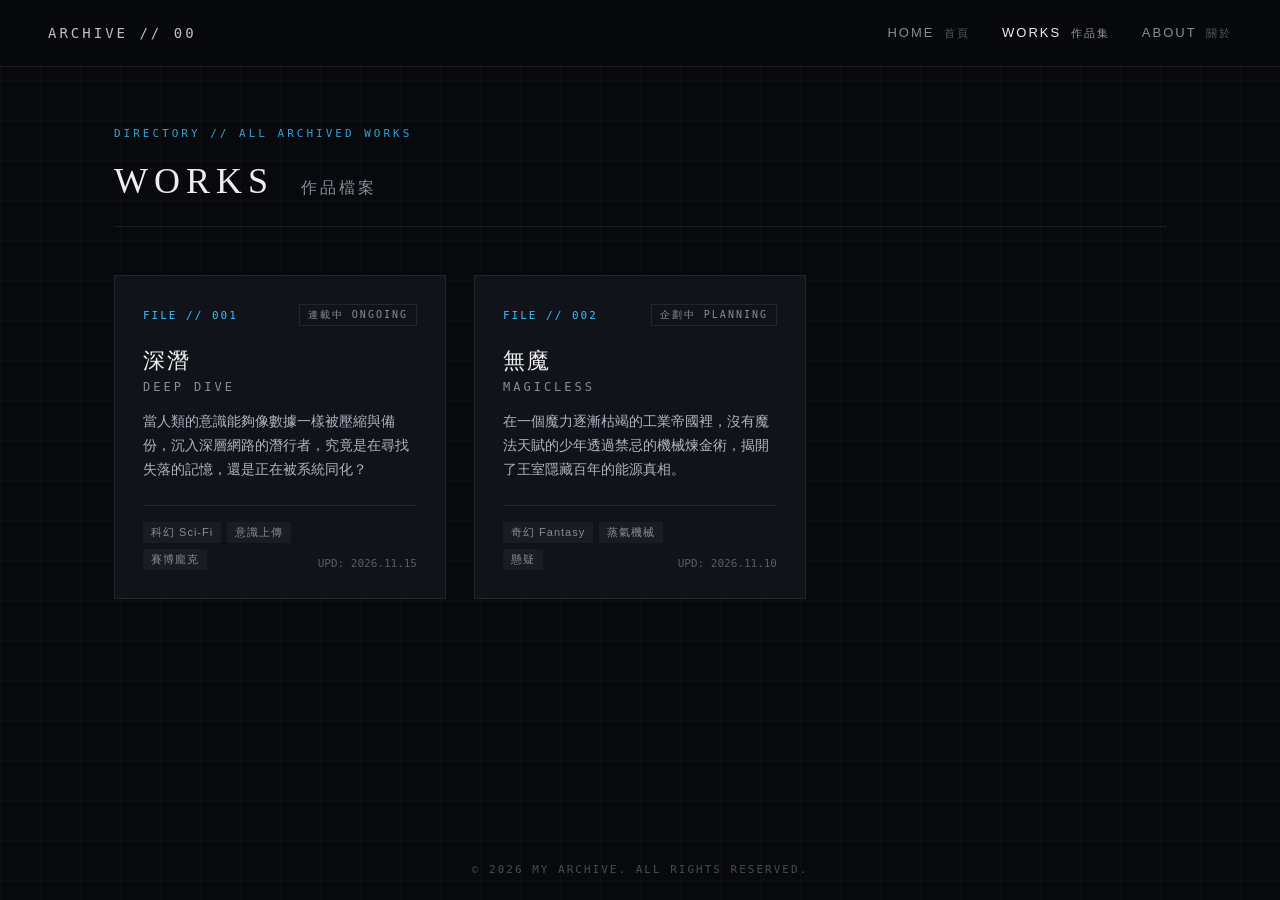
==== index.html @ f708186a "第一次上傳" ====
<!DOCTYPE html>
<html lang="zh-TW">
<head>
    <meta charset="UTF-8">
    <meta name="viewport" content="width=device-width, initial-scale=1.0">
    <title>WORKS | 作品檔案庫 - MY ARCHIVE</title>
    <link rel="stylesheet" href="style.css">
</head>
<body>

    <!-- 頂部極簡導覽列 -->
    <header class="navbar">
        <div class="nav-brand">
            <a href="index.html">ARCHIVE // 00</a>
        </div>
        <nav class="nav-links">
            <a href="index.html">HOME <span class="zh-sub">首頁</span></a>
            <a href="works.html" class="active">WORKS <span class="zh-sub">作品集</span></a>
            <a href="about.html">ABOUT <span class="zh-sub">關於</span></a>
        </nav>
    </header>

    <!-- 作品集主內容區 -->
    <main class="container">
        <div class="page-header">
            <div class="system-tag">DIRECTORY // ALL ARCHIVED WORKS</div>
            <h1 class="page-title">WORKS <span class="zh-title">作品檔案</span></h1>
        </div>

        <!-- 小說卡片將由 script.js 動態生成於此 -->
        <div id="works-grid" class="works-grid">
            <p class="loading-text">LOADING ARCHIVE DATA...</p>
        </div>
    </main>

    <!-- 底部極簡資訊 -->
    <footer class="footer">
        <p>© 2026 MY ARCHIVE. ALL RIGHTS RESERVED.</p>
    </footer>

    <script src="script.js"></script>
</body>
</html>
---- style.css ----
/* 全站基本設定 */
* {
    box-sizing: border-box;
    margin: 0;
    padding: 0;
}

:root {
    --bg-color: #08090d;
    --surface-color: #11131a;
    --text-main: #eeeeee;
    --text-muted: #888b98;
    --accent-glow: #38bdf8; /* 科技感冷藍微光 */
    --border-color: rgba(255, 255, 255, 0.08);
}

body {
    background-color: var(--bg-color);
    color: var(--text-main);
    font-family: "Segoe UI", -apple-system, BlinkMacSystemFont, "Noto Sans TC", sans-serif;
    min-height: 100vh;
    display: flex;
    flex-direction: column;
    justify-content: space-between;
    /* 加入極淡的科技感網格背景 */
    background-image: 
        linear-gradient(rgba(255, 255, 255, 0.02) 1px, transparent 1px),
        linear-gradient(90deg, rgba(255, 255, 255, 0.02) 1px, transparent 1px);
    background-size: 40px 40px;
}

/* 導覽列樣式 */
.navbar {
    display: flex;
    justify-content: space-between;
    align-items: center;
    padding: 24px 48px;
    border-bottom: 1px solid var(--border-color);
    background: rgba(8, 9, 13, 0.8);
    backdrop-filter: blur(8px);
}

.nav-brand a {
    color: var(--text-main);
    text-decoration: none;
    font-family: monospace;
    font-size: 14px;
    letter-spacing: 3px;
    opacity: 0.8;
    transition: opacity 0.3s;
}

.nav-brand a:hover {
    opacity: 1;
}

.nav-links {
    display: flex;
    gap: 32px;
}

.nav-links a {
    color: var(--text-muted);
    text-decoration: none;
    font-size: 13px;
    letter-spacing: 2px;
    transition: color 0.3s ease;
}

.nav-links a .zh-sub {
    font-size: 11px;
    opacity: 0.6;
    margin-left: 4px;
}

.nav-links a:hover,
.nav-links a.active {
    color: var(--text-main);
}

/* 首頁主視覺區域 */
.hero-section {
    flex: 1;
    display: flex;
    flex-direction: column;
    justify-content: center;
    align-items: center;
    text-align: center;
    padding: 0 20px;
}

.system-tag {
    font-family: monospace;
    font-size: 11px;
    letter-spacing: 3px;
    color: var(--accent-glow);
    margin-bottom: 20px;
    opacity: 0.85;
}

.main-title {
    font-family: Georgia, "Times New Roman", serif;
    font-size: clamp(36px, 6vw, 68px); /* 支援手機與電腦自動縮放 */
    letter-spacing: 10px;
    color: var(--text-main);
    margin-bottom: 16px;
    font-weight: normal;
    text-shadow: 0 0 30px rgba(255, 255, 255, 0.1);
}

.subtitle {
    color: var(--text-muted);
    letter-spacing: 3px;
    font-size: 14px;
    margin-bottom: 48px;
}

.subtitle .divider {
    margin: 0 10px;
    opacity: 0.3;
}

/* 入口按鈕 */
.btn-enter {
    display: inline-block;
    padding: 14px 36px;
    color: var(--text-main);
    text-decoration: none;
    font-size: 13px;
    letter-spacing: 4px;
    border: 1px solid rgba(255, 255, 255, 0.2);
    background-color: rgba(255, 255, 255, 0.02);
    transition: all 0.3s ease;
}

.btn-enter:hover {
    border-color: var(--accent-glow);
    background-color: rgba(56, 189, 248, 0.08);
    box-shadow: 0 0 20px rgba(56, 189, 248, 0.15);
    transform: translateY(-2px);
}

.btn-enter .arrow {
    display: inline-block;
    margin-left: 8px;
    transition: transform 0.3s ease;
}

.btn-enter:hover .arrow {
    transform: translateX(4px);
}

/* 底部版權 */
.footer {
    padding: 24px;
    text-align: center;
    font-family: monospace;
    font-size: 11px;
    letter-spacing: 2px;
    color: var(--text-muted);
    opacity: 0.5;
}

/* 手機版微調 */
@media (max-width: 600px) {
    .navbar {
        padding: 20px;
        flex-direction: column;
        gap: 16px;
    }
    .nav-links {
        gap: 20px;
    }
    .subtitle .divider {
        display: none;
    }
    .subtitle {
        display: flex;
        flex-direction: column;
        gap: 8px;
    }
}
/* =========================================
   作品集頁面 (WORKS) 專屬樣式
   ========================================= */

.container {
    width: 100%;
    max-width: 1100px;
    margin: 0 auto;
    padding: 60px 24px;
    flex: 1;
}

.page-header {
    margin-bottom: 48px;
    border-bottom: 1px solid var(--border-color);
    padding-bottom: 24px;
}

.page-title {
    font-family: Georgia, serif;
    font-size: 36px;
    letter-spacing: 6px;
    font-weight: normal;
    color: var(--text-main);
}

.page-title .zh-title {
    font-family: "Noto Sans TC", sans-serif;
    font-size: 16px;
    letter-spacing: 3px;
    color: var(--text-muted);
    margin-left: 12px;
}

/* 網格佈局 */
.works-grid {
    display: grid;
    grid-template-columns: repeat(auto-fill, minmax(320px, 1fr));
    gap: 28px;
}

/* 作品檔案卡片 */
.work-card {
    display: flex;
    flex-direction: column;
    justify-content: space-between;
    background-color: var(--surface-color);
    border: 1px solid var(--border-color);
    padding: 28px;
    text-decoration: none;
    color: var(--text-main);
    transition: all 0.3s ease;
    position: relative;
}

.work-card:hover {
    border-color: var(--accent-glow);
    transform: translateY(-4px);
    box-shadow: 0 10px 30px rgba(0, 0, 0, 0.5), 0 0 15px rgba(56, 189, 248, 0.1);
}

.card-header {
    display: flex;
    justify-content: space-between;
    align-items: center;
    margin-bottom: 20px;
    font-family: monospace;
    font-size: 11px;
    letter-spacing: 2px;
}

.file-code {
    color: var(--accent-glow);
}

.status-badge {
    color: var(--text-muted);
    border: 1px solid var(--border-color);
    padding: 3px 8px;
    font-size: 10px;
}

.work-title {
    font-size: 22px;
    letter-spacing: 2px;
    margin-bottom: 4px;
    font-weight: 500;
}

.work-en-title {
    font-family: monospace;
    font-size: 12px;
    letter-spacing: 3px;
    color: var(--text-muted);
    margin-bottom: 16px;
}

.work-summary {
    font-size: 14px;
    line-height: 1.7;
    color: #b0b3c0;
    margin-bottom: 24px;
}

.card-footer {
    display: flex;
    justify-content: space-between;
    align-items: flex-end;
    border-top: 1px solid var(--border-color);
    padding-top: 16px;
    gap: 12px;
}

.tags {
    display: flex;
    flex-wrap: wrap;
    gap: 6px;
}

.tag {
    font-size: 11px;
    color: var(--text-muted);
    background: rgba(255, 255, 255, 0.04);
    padding: 3px 8px;
    letter-spacing: 1px;
}

.update-date {
    font-family: monospace;
    font-size: 11px;
    color: var(--text-muted);
    opacity: 0.6;
    white-space: nowrap;
}

.loading-text, .error-box {
    font-family: monospace;
    color: var(--text-muted);
    grid-column: 1 / -1;
    padding: 40px;
    text-align: center;
    border: 1px dashed var(--border-color);
}
/* =========================================
   小說內頁與目錄樣式
   ========================================= */

.novel-header {
    margin-bottom: 48px;
    border-bottom: 1px solid var(--border-color);
    padding-bottom: 32px;
}

.novel-title {
    font-family: Georgia, serif;
    font-size: 40px;
    letter-spacing: 4px;
    margin-bottom: 8px;
    font-weight: normal;
}

.novel-en-title {
    font-family: monospace;
    font-size: 13px;
    letter-spacing: 3px;
    color: var(--accent-glow);
    margin-bottom: 20px;
}

.novel-summary {
    font-size: 15px;
    line-height: 1.8;
    color: #b0b3c0;
    max-width: 800px;
}

.section-heading {
    font-family: Georgia, serif;
    font-size: 20px;
    letter-spacing: 3px;
    margin-bottom: 20px;
    font-weight: normal;
}

.section-heading .zh {
    font-family: "Noto Sans TC", sans-serif;
    font-size: 13px;
    color: var(--text-muted);
    margin-left: 8px;
}

.chapter-list {
    display: flex;
    flex-direction: column;
    gap: 12px;
}

.chapter-item {
    display: flex;
    justify-content: space-between;
    align-items: center;
    background-color: var(--surface-color);
    border: 1px solid var(--border-color);
    padding: 18px 24px;
    text-decoration: none;
    color: var(--text-main);
    transition: all 0.2s ease;
}

.chapter-item:hover {
    border-color: var(--accent-glow);
    background-color: rgba(56, 189, 248, 0.03);
    padding-left: 28px; /* 微微向右滑動的互動感 */
}

.ch-num {
    font-family: monospace;
    font-size: 12px;
    letter-spacing: 2px;
    color: var(--accent-glow);
    width: 120px;
}

.ch-title {
    flex: 1;
    font-size: 15px;
    letter-spacing: 1px;
}

.ch-action {
    font-family: monospace;
    font-size: 12px;
    color: var(--text-muted);
    letter-spacing: 2px;
    transition: color 0.2s;
}

.chapter-item:hover .ch-action {
    color: var(--accent-glow);
}
/* =========================================
   閱讀器頁面 (READER) 專屬樣式
   ========================================= */

.reader-container {
    width: 100%;
    max-width: 760px; /* 限制內文寬度，避免行距過長傷眼 */
    margin: 0 auto;
    padding: 60px 24px 100px 24px;
    flex: 1;
}

/* Markdown 內文排版美化 */
.markdown-body {
    font-size: 16px;
    line-height: 2.2; /* 舒適的行高 */
    color: #d1d5db;
    letter-spacing: 0.05em;
}

.markdown-body h1 {
    font-family: Georgia, serif;
    font-size: 32px;
    font-weight: normal;
    color: var(--text-main);
    margin-bottom: 40px;
    padding-bottom: 20px;
    border-bottom: 1px solid var(--border-color);
    letter-spacing: 2px;
}

.markdown-body h2, 
.markdown-body h3 {
    font-family: Georgia, serif;
    color: var(--text-main);
    margin-top: 40px;
    margin-bottom: 20px;
    font-weight: normal;
}

.markdown-body p {
    margin-bottom: 24px;
    text-align: justify; /* 左右對齊讓小說排版更整齊 */
}

.markdown-body blockquote {
    border-left: 2px solid var(--accent-glow);
    margin: 24px 0;
    padding-left: 16px;
    color: var(--text-muted);
    font-style: italic;
}

/* 上下章切換按鈕區 */
.reader-nav {
    display: flex;
    justify-content: space-between;
    margin-top: 60px;
    padding-top: 30px;
    border-top: 1px solid var(--border-color);
}

.nav-btn {
    background: var(--surface-color);
    border: 1px solid var(--border-color);
    color: var(--text-main);
    padding: 12px 24px;
    font-family: monospace;
    font-size: 12px;
    letter-spacing: 2px;
    cursor: pointer;
    transition: all 0.2s ease;
}

.nav-btn:hover {
    border-color: var(--accent-glow);
    background-color: rgba(56, 189, 248, 0.05);
}
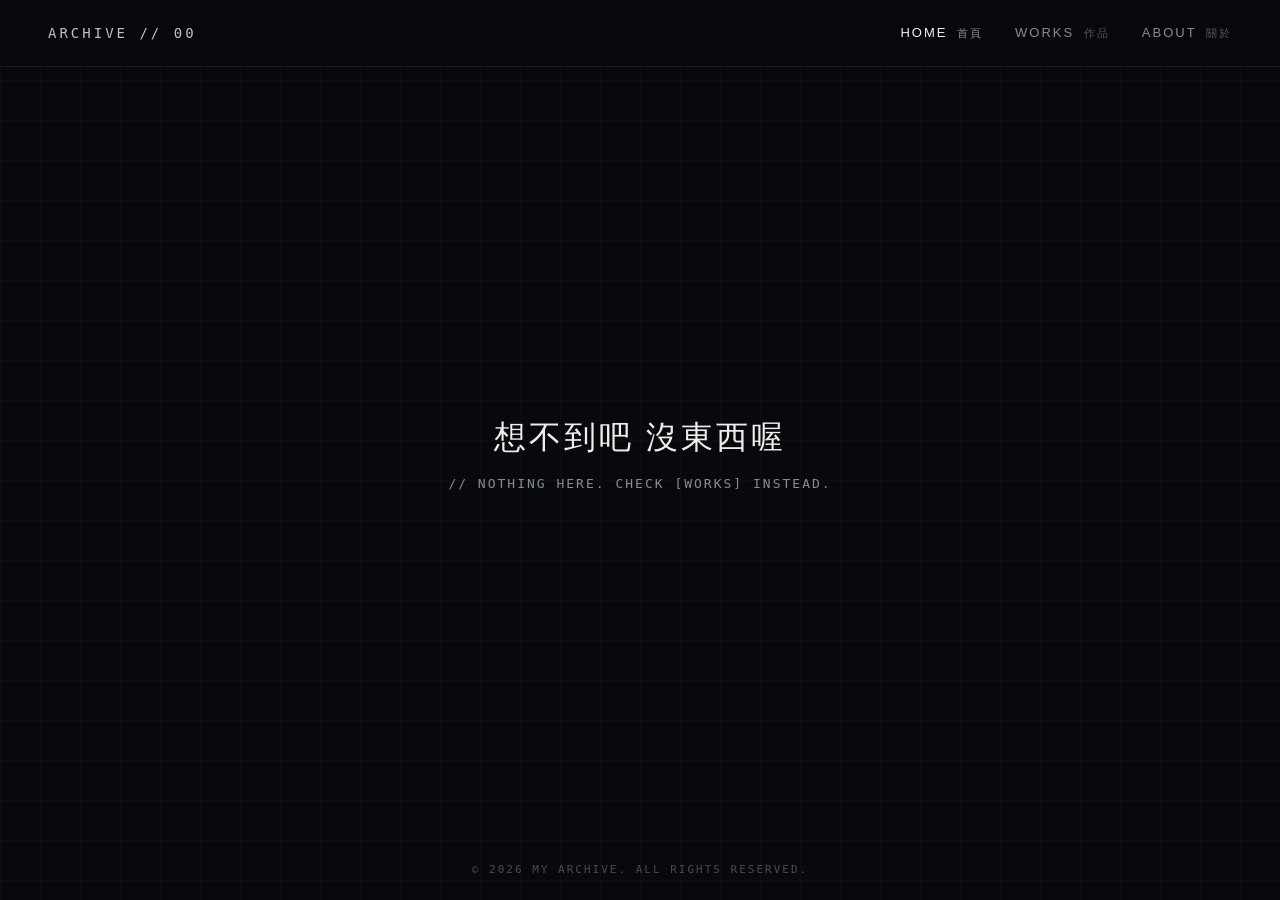
==== commit 75521938: "第二次上傳 更新" ====
--- a/index.html
+++ b/index.html
@@ -3,34 +3,30 @@
 <head>
     <meta charset="UTF-8">
     <meta name="viewport" content="width=device-width, initial-scale=1.0">
-    <title>WORKS | 作品檔案庫 - MY ARCHIVE</title>
+    <title>ARCHIVE // 00</title>
     <link rel="stylesheet" href="style.css">
 </head>
 <body>
-
     <!-- 頂部極簡導覽列 -->
     <header class="navbar">
         <div class="nav-brand">
             <a href="index.html">ARCHIVE // 00</a>
         </div>
         <nav class="nav-links">
-            <a href="index.html">HOME <span class="zh-sub">首頁</span></a>
-            <a href="works.html" class="active">WORKS <span class="zh-sub">作品集</span></a>
+            <a href="index.html" class="active">HOME <span class="zh-sub">首頁</span></a>
+            <a href="works.html">WORKS <span class="zh-sub">作品</span></a>
             <a href="about.html">ABOUT <span class="zh-sub">關於</span></a>
         </nav>
     </header>
 
-    <!-- 作品集主內容區 -->
-    <main class="container">
-        <div class="page-header">
-            <div class="system-tag">DIRECTORY // ALL ARCHIVED WORKS</div>
-            <h1 class="page-title">WORKS <span class="zh-title">作品檔案</span></h1>
-        </div>
-
-        <!-- 小說卡片將由 script.js 動態生成於此 -->
-        <div id="works-grid" class="works-grid">
-            <p class="loading-text">LOADING ARCHIVE DATA...</p>
-        </div>
+    <!-- 首頁主體（置中極簡文字） -->
+    <main class="container" style="min-height: 70vh; display: flex; flex-direction: column; justify-content: center; align-items: center; text-align: center; padding: 0 20px;">
+        <h1 style="font-size: 32px; font-weight: normal; letter-spacing: 3px; color: var(--text-main); margin-bottom: 16px;">
+            想不到吧 沒東西喔
+        </h1>
+        <p style="font-size: 13px; letter-spacing: 2px; color: var(--text-muted, #666); font-family: monospace;">
+            // NOTHING HERE. CHECK [WORKS] INSTEAD.
+        </p>
     </main>
 
     <!-- 底部極簡資訊 -->
--- a/style.css
+++ b/style.css
@@ -497,4 +497,16 @@
 .nav-btn:hover {
     border-color: var(--accent-glow);
     background-color: rgba(56, 189, 248, 0.05);
-}+}
+/* 讓長文字或英文能夠自動斷行、不會穿透面板 */
+.work-summary {
+    word-break: break-all;       /* 強制長單字或連續文字在邊界處斷行 */
+    overflow-wrap: break-word;   /* 確保長單字也能正確換行 */
+    white-space: normal;         /* 恢復正常的多行文字排列 */
+}
+.work-card {
+    /* 如果你原本沒有設定寬度或欄位限制，可以加上這幾行 */
+    max-width: 100%;
+    box-sizing: border-box;
+    overflow: hidden; /* 防止內部元素溢出卡片外 */
+}
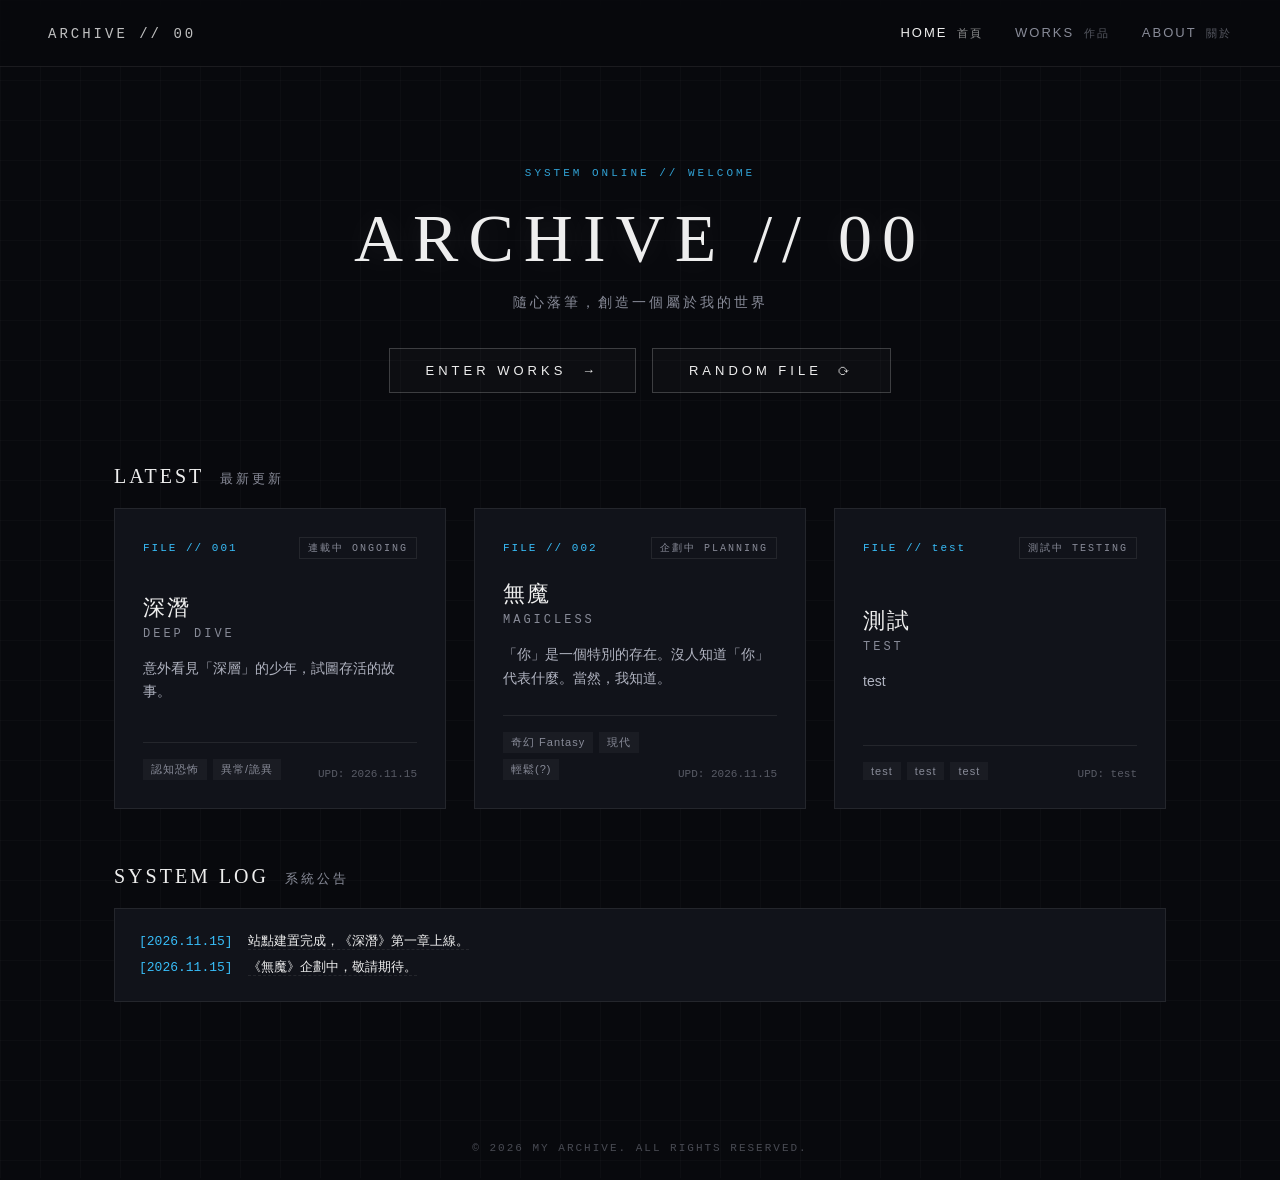
==== commit 901ba7ef: "第三次上傳" ====
--- a/index.html
+++ b/index.html
@@ -19,14 +19,45 @@
         </nav>
     </header>
 
-    <!-- 首頁主體（置中極簡文字） -->
-    <main class="container" style="min-height: 70vh; display: flex; flex-direction: column; justify-content: center; align-items: center; text-align: center; padding: 0 20px;">
-        <h1 style="font-size: 32px; font-weight: normal; letter-spacing: 3px; color: var(--text-main); margin-bottom: 16px;">
-            想不到吧 沒東西喔
-        </h1>
-        <p style="font-size: 13px; letter-spacing: 2px; color: var(--text-muted, #666); font-family: monospace;">
-            // NOTHING HERE. CHECK [WORKS] INSTEAD.
-        </p>
+    <main class="container">
+
+        <!-- 主視覺 + 隨機抽一篇 -->
+        <section class="home-hero">
+            <div class="system-tag">SYSTEM ONLINE // WELCOME</div>
+            <h1 class="main-title">ARCHIVE // 00</h1>
+            <p class="subtitle">隨心落筆，創造一個屬於我的世界</p>
+            <div class="hero-actions">
+                <a href="works.html" class="btn-enter">ENTER WORKS <span class="arrow">→</span></a>
+                <button id="random-btn" class="btn-enter" type="button" disabled>RANDOM FILE <span class="arrow">⟳</span></button>
+            </div>
+        </section>
+
+        <!-- 繼續閱讀（有閱讀紀錄才會顯示） -->
+        <section id="continue-section" class="home-section" hidden>
+            <h2 class="section-heading">CONTINUE <span class="zh">繼續閱讀</span></h2>
+            <a id="continue-link" href="#" class="chapter-item">
+                <span class="ch-num" id="continue-num"></span>
+                <span class="ch-title" id="continue-title"></span>
+                <span class="ch-action">RESUME →</span>
+            </a>
+        </section>
+
+        <!-- 最新更新 -->
+        <section class="home-section">
+            <h2 class="section-heading">LATEST <span class="zh">最新更新</span></h2>
+            <div id="latest-grid" class="works-grid">
+                <p class="loading-text">LOADING...</p>
+            </div>
+        </section>
+
+        <!-- 系統公告 -->
+        <section class="home-section">
+            <h2 class="section-heading">SYSTEM LOG <span class="zh">系統公告</span></h2>
+            <ul id="log-list" class="log-list">
+                <li class="log-empty">LOADING...</li>
+            </ul>
+        </section>
+
     </main>
 
     <!-- 底部極簡資訊 -->
@@ -34,6 +65,6 @@
         <p>© 2026 MY ARCHIVE. ALL RIGHTS RESERVED.</p>
     </footer>
 
-    <script src="script.js"></script>
+    <script src="home.js"></script>
 </body>
-</html>+</html>
--- a/style.css
+++ b/style.css
@@ -510,3 +510,138 @@
     box-sizing: border-box;
     overflow: hidden; /* 防止內部元素溢出卡片外 */
 }
+
+/* =========================================
+   閱讀器：自動換行與邊界修正
+   ========================================= */
+
+.reader-container {
+    min-width: 0;                 /* 避免 flex 子元素被內容撐開、無法縮小 */
+    overflow-wrap: anywhere;
+}
+
+.markdown-body {
+    white-space: normal;          /* 內文一律正常換行 */
+    word-break: break-word;
+    overflow-wrap: anywhere;
+}
+
+/* 保險：就算內容被誤判成程式碼區塊，也要自動換行、不超出邊界 */
+.markdown-body pre,
+.markdown-body code {
+    white-space: pre-wrap;
+    word-break: break-word;
+    overflow-wrap: anywhere;
+    max-width: 100%;
+    font-family: inherit;
+    background: none;
+    padding: 0;
+}
+
+/* 場景分隔線 */
+.markdown-body hr {
+    border: none;
+    text-align: center;
+    margin: 40px 0;
+    color: var(--text-muted);
+}
+.markdown-body hr::before {
+    content: "◆ ◆ ◆";
+    font-size: 10px;
+    letter-spacing: 8px;
+    opacity: 0.5;
+}
+
+/* 手機版：縮小左右留白 */
+@media (max-width: 600px) {
+    .reader-container {
+        padding: 40px 18px 80px 18px;
+    }
+    .markdown-body {
+        font-size: 15px;
+        line-height: 2;
+        letter-spacing: 0.03em;
+    }
+}
+
+/* =========================================
+   首頁 (HOME) 專屬樣式
+   ========================================= */
+
+[hidden] {
+    display: none !important;
+}
+
+.home-hero {
+    display: flex;
+    flex-direction: column;
+    align-items: center;
+    text-align: center;
+    padding: 40px 0 72px 0;
+}
+
+.home-hero .subtitle {
+    margin-bottom: 36px;
+}
+
+.hero-actions {
+    display: flex;
+    flex-wrap: wrap;
+    justify-content: center;
+    gap: 16px;
+}
+
+button.btn-enter {
+    font-family: inherit;
+    cursor: pointer;
+}
+
+button.btn-enter:disabled {
+    opacity: 0.4;
+    cursor: not-allowed;
+}
+
+.home-section {
+    margin-bottom: 56px;
+}
+
+/* 系統公告（終端機日誌風格） */
+.log-list {
+    list-style: none;
+    border: 1px solid var(--border-color);
+    background-color: var(--surface-color);
+    padding: 20px 24px;
+    font-family: monospace;
+    font-size: 13px;
+    line-height: 2;
+    color: var(--text-muted);
+}
+
+.log-date {
+    color: var(--accent-glow);
+    margin-right: 8px;
+}
+
+.log-text a {
+    color: var(--text-main);
+    text-decoration: none;
+    border-bottom: 1px dashed var(--border-color);
+}
+
+.log-text a:hover {
+    color: var(--accent-glow);
+    border-bottom-color: var(--accent-glow);
+}
+
+.log-empty {
+    opacity: 0.6;
+}
+
+@media (max-width: 600px) {
+    .home-hero {
+        padding-bottom: 48px;
+    }
+    .main-title {
+        letter-spacing: 4px;
+    }
+}
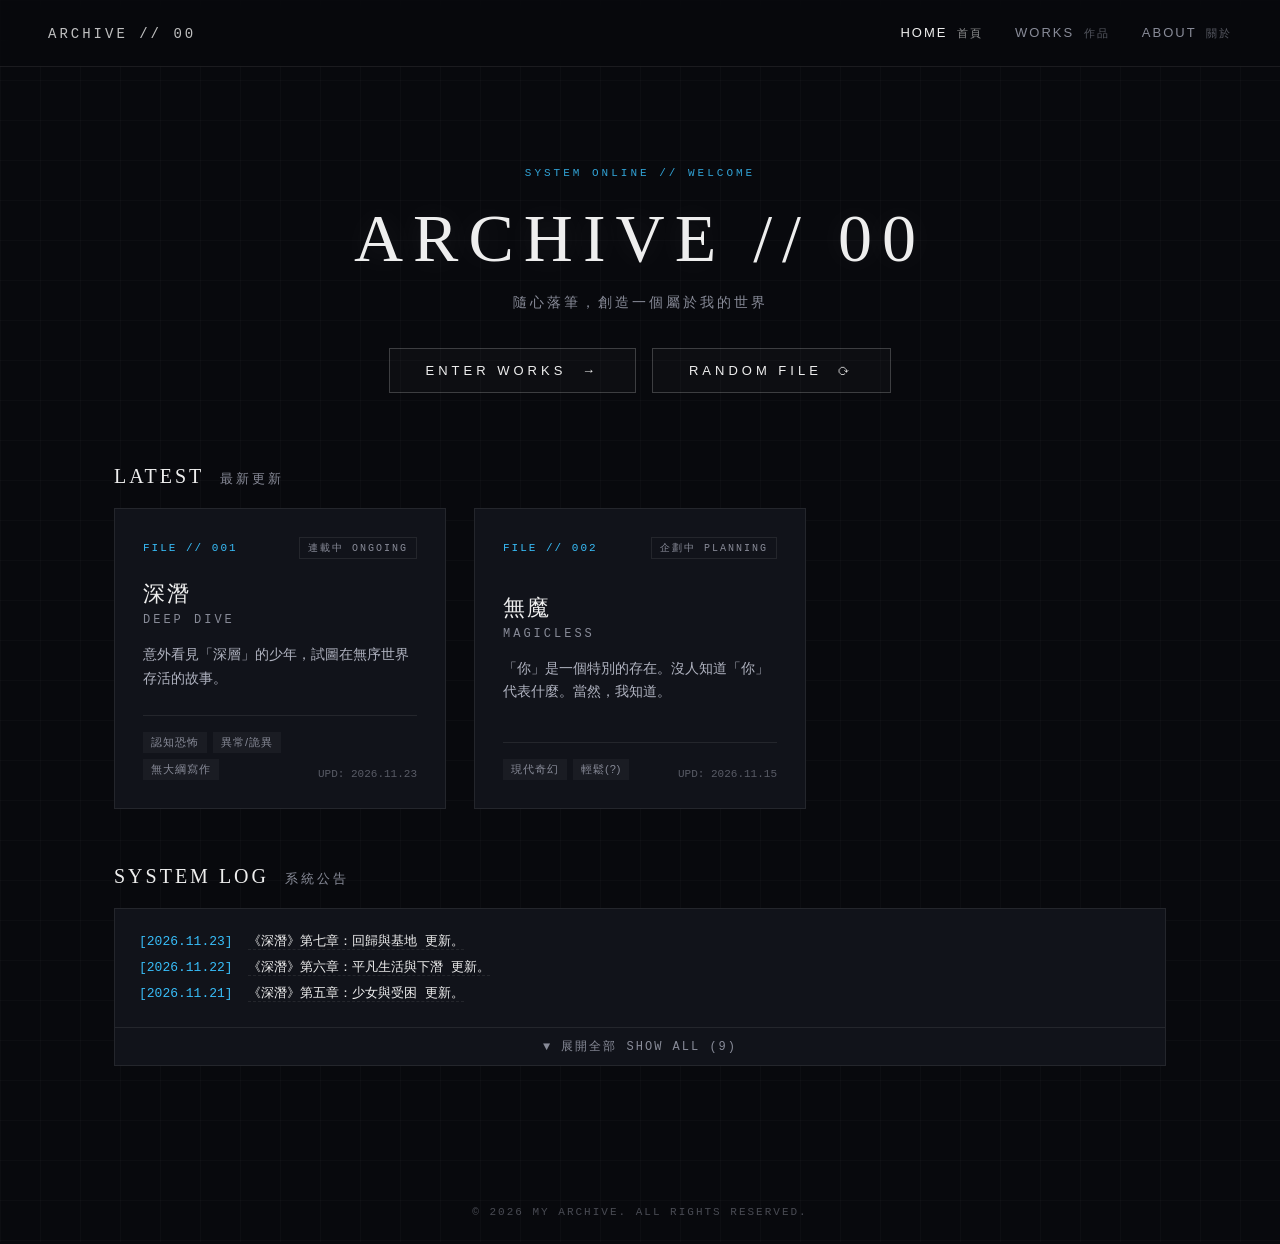
==== commit 21cb8a92: "分類更新" ====
--- a/index.html
+++ b/index.html
@@ -65,6 +65,7 @@
         <p>© 2026 MY ARCHIVE. ALL RIGHTS RESERVED.</p>
     </footer>
 
+    <script src="card.js"></script>
     <script src="home.js"></script>
 </body>
 </html>
--- a/style.css
+++ b/style.css
@@ -645,3 +645,242 @@
         letter-spacing: 4px;
     }
 }
+
+/* =========================================
+   關於頁面 (ABOUT) 專屬樣式
+   ========================================= */
+
+.about-wrap {
+    max-width: 760px;
+    margin: 0 auto;
+}
+
+/* 創作者名片 */
+.profile-card {
+    display: flex;
+    align-items: center;
+    gap: 28px;
+    background-color: var(--surface-color);
+    border: 1px solid var(--border-color);
+    padding: 32px;
+    margin-bottom: 20px;
+}
+
+.avatar {
+    flex-shrink: 0;
+    width: 84px;
+    height: 84px;
+    display: flex;
+    align-items: center;
+    justify-content: center;
+    border: 1px solid var(--accent-glow);
+    color: var(--accent-glow);
+    font-family: Georgia, serif;
+    font-size: 36px;
+    text-transform: uppercase;
+    background-color: rgba(56, 189, 248, 0.05);
+    box-shadow: 0 0 20px rgba(56, 189, 248, 0.12);
+}
+
+.profile-name {
+    font-family: Georgia, serif;
+    font-size: 28px;
+    letter-spacing: 3px;
+    margin-bottom: 4px;
+}
+
+.profile-alias {
+    font-family: monospace;
+    font-size: 12px;
+    letter-spacing: 2px;
+    color: var(--accent-glow);
+    margin-bottom: 14px;
+}
+
+.profile-motto {
+    font-size: 14px;
+    line-height: 1.8;
+    color: #b0b3c0;
+}
+
+/* 統計 */
+.stats-row {
+    display: grid;
+    grid-template-columns: repeat(3, 1fr);
+    gap: 16px;
+    margin-bottom: 56px;
+}
+
+.stat-box {
+    background-color: var(--surface-color);
+    border: 1px solid var(--border-color);
+    padding: 20px 16px;
+    text-align: center;
+}
+
+.stat-value {
+    font-family: monospace;
+    font-size: 24px;
+    letter-spacing: 2px;
+    margin-bottom: 8px;
+}
+
+.stat-label {
+    font-family: monospace;
+    font-size: 11px;
+    letter-spacing: 2px;
+    color: var(--text-muted);
+}
+
+.stat-label .zh {
+    font-family: "Noto Sans TC", sans-serif;
+    margin-left: 4px;
+    opacity: 0.7;
+}
+
+/* 文字區塊 */
+.about-section {
+    margin-bottom: 48px;
+}
+
+.about-section p {
+    font-size: 15px;
+    line-height: 1.9;
+    color: #b0b3c0;
+    margin-bottom: 12px;
+    overflow-wrap: anywhere;
+}
+
+/* 聯絡資訊 */
+.info-list {
+    border: 1px solid var(--border-color);
+    background-color: var(--surface-color);
+}
+
+.info-row {
+    display: flex;
+    gap: 24px;
+    padding: 14px 24px;
+    border-bottom: 1px solid var(--border-color);
+    font-size: 14px;
+}
+
+.info-row:last-child {
+    border-bottom: none;
+}
+
+.info-row dt {
+    width: 100px;
+    flex-shrink: 0;
+    font-family: monospace;
+    font-size: 12px;
+    letter-spacing: 2px;
+    color: var(--accent-glow);
+}
+
+.info-row dd {
+    color: #b0b3c0;
+}
+
+@media (max-width: 600px) {
+    .profile-card {
+        flex-direction: column;
+        text-align: center;
+        padding: 28px 20px;
+    }
+    .stats-row {
+        grid-template-columns: 1fr;
+    }
+    .info-row {
+        flex-direction: column;
+        gap: 4px;
+    }
+}
+
+/* 系統公告：展開 / 收合按鈕 */
+.log-toggle {
+    display: block;
+    width: 100%;
+    margin-top: -1px;
+    padding: 10px;
+    background-color: var(--surface-color);
+    border: 1px solid var(--border-color);
+    color: var(--text-muted);
+    font-family: monospace;
+    font-size: 12px;
+    letter-spacing: 2px;
+    cursor: pointer;
+    transition: all 0.2s ease;
+}
+
+.log-toggle:hover {
+    color: var(--accent-glow);
+    border-color: var(--accent-glow);
+}
+
+/* =========================================
+   作品類型：篩選分頁 與 短篇 / 散文卡片
+   ========================================= */
+
+.filter-bar {
+    display: flex;
+    flex-wrap: wrap;
+    gap: 10px;
+    margin-bottom: 32px;
+}
+
+.filter-btn {
+    background: var(--surface-color);
+    border: 1px solid var(--border-color);
+    color: var(--text-muted);
+    padding: 8px 16px;
+    font-family: monospace;
+    font-size: 12px;
+    letter-spacing: 2px;
+    cursor: pointer;
+    transition: all 0.2s ease;
+}
+
+.filter-btn .zh {
+    font-family: "Noto Sans TC", sans-serif;
+    margin-left: 2px;
+    opacity: 0.7;
+}
+
+.filter-btn .count {
+    margin-left: 6px;
+    opacity: 0.5;
+}
+
+.filter-btn:hover,
+.filter-btn.active {
+    color: var(--text-main);
+    border-color: var(--accent-glow);
+    background-color: rgba(56, 189, 248, 0.06);
+}
+
+/* 短篇 / 散文的類型標籤（取代檔案編號） */
+.type-label {
+    letter-spacing: 2px;
+}
+
+.type-label.type-short {
+    color: var(--accent-glow);
+}
+
+.type-label.type-essay {
+    color: #a78bfa;
+}
+
+.work-card.type-short {
+    border-top: 2px solid rgba(56, 189, 248, 0.55);
+}
+
+.work-card.type-essay {
+    border-top: 2px solid rgba(167, 139, 250, 0.55);
+}
+
+.work-card.type-essay:hover {
+    border-color: #a78bfa;
+    box-shadow: 0 10px 30px rgba(0, 0, 0, 0.5), 0 0 15px rgba(167, 139, 250, 0.12);
+}
